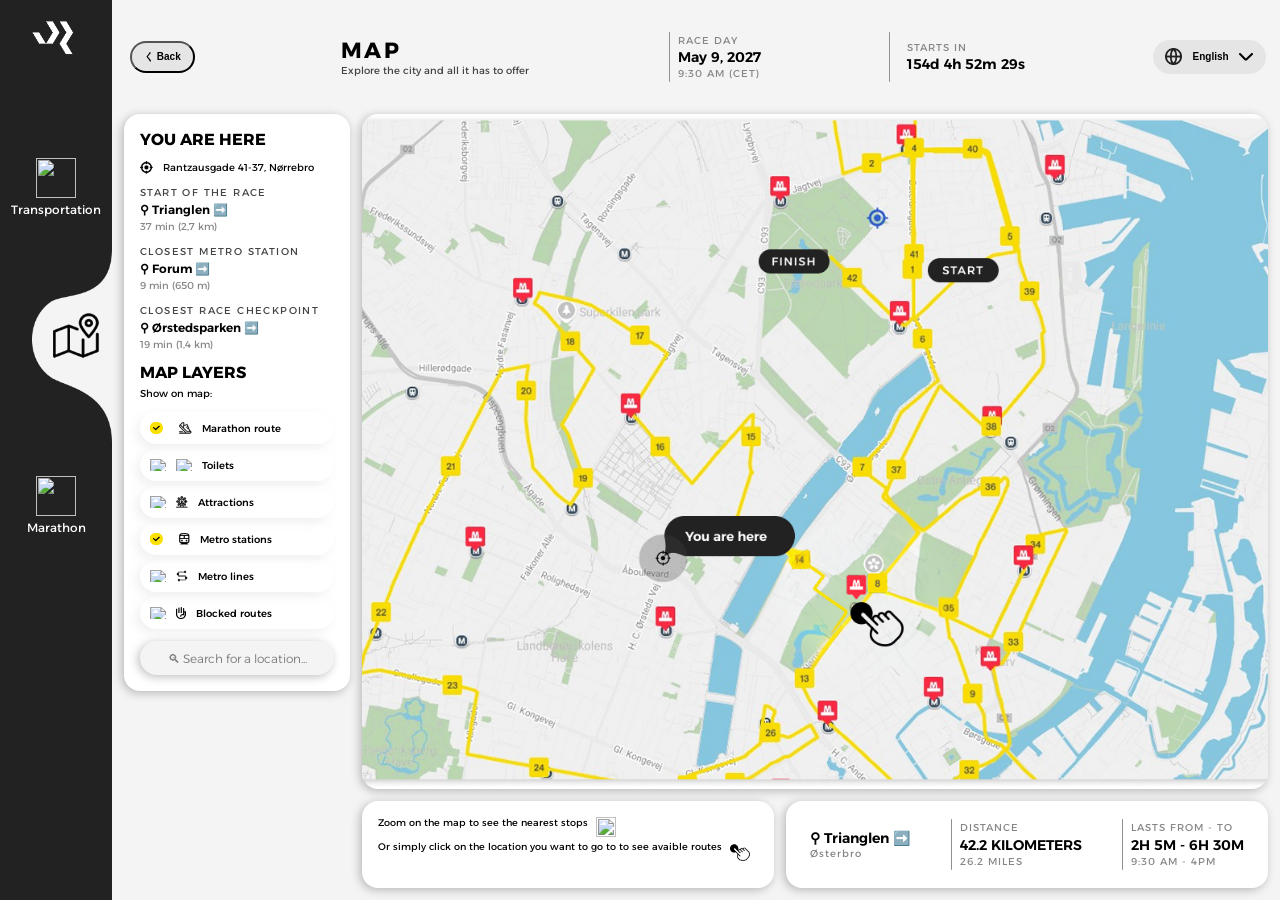
==== map.html @ e5ae181c "Add files via upload" ====
<!DOCTYPE html>
<html lang="en">

<head>
    <meta charset="UTF-8">
    <meta name="viewport" content="width=device-width, initial-scale=1.0">
    <title>Transportation</title>
    <link rel="stylesheet" href="mapstyle.css">
</head>

<body class="body">
    <main class="bigframe">
        <section class="topcontainer">
            <div class="backcontainer">
                <button class="backbutton" onclick="history.back()">く Back</button>
            </div>
            <div class="titlecontainer">
                <div class="titlecontent">
                    <div class="text1">MAP</div>
                    <div class="text2">Explore the city and all it has to offer</div>
                </div>
            </div>
            <div class="racecontainer">
                <img class="line" src="images/line.svg">
                <div class="racecontent">
                    <div class="text3">RACE DAY</div>
                    <div class="text4">May 9, 2027</div>
                    <div class="text5">9:30 AM (CET)</div>
                </div>
            </div>
            <div class="startcontainer">
                <img class="line" src="images/line.svg">
                <div class="startcontents">
                    <div class="text3">STARTS IN</div>
                    <div id="demo" class="text4"></div>
                </div>
            </div>
            <div class="buttoncontainer">
                <div class="dropdown">
                    <button type="button" class="buttoncontents collapsible" id="languageButton">
                        <img class="icon" src="images/languageicon.png">
                        <div class="selected-language">English</div>
                        <img class="arrow" src="images/arrow.svg">
                    </button>
                    <div class="content" id="languageMenu">
                        <button class="language-option">🇩🇰 Danish</button>
                        <button class="language-option">🇩🇪 German</button>
                        <button class="language-option">🇪🇸 Spanish</button>
                        <button class="language-option">🇵🇱 Polish</button>
                        <button class="language-option">🇸🇰 Slovak</button>
                    </div>
                </div>
            </div>
        </section>
        <section class="sidecontainer">
            <a href="main.html" class="logocontainer"><img class="logo" src="images/smalllogo.png"></a>
            <a href="transportation.html" class="mapcontainer">
                <img class="sideicon" src="images/whitetransporticon.png">
                <div style="font-size: 0.75rem;">Transportation</div>
            </a>
            <div class="transcontainer">
                <img class="transicon" src="images/mapicon2.png">
            </div>
            <a href="marathon.html" class="mapcontainer">
                <img class="sideicon" src="images/whitemarathon.svg">
                <div style="font-size: 0.75rem">Marathon</div>
            </a>
        </section>
        <section>
            <div class="youareherecontainer">
                <div class="text9">YOU ARE HERE</div>
                <div class="locationframe">
                    <img class="locationicon" src="images/location.png">
                    <div class="text8" style="color:black">Rantzausgade 41-37, Nørrebro</div>
                </div>
                <div class="infoframes">
                    <div class="text6">START OF THE RACE</div>
                    <div class="text7">⚲ Trianglen ➡️</div>
                    <div class="text8">37 min (2,7 km)</div>
                </div>
                <div class="infoframes">
                    <div class="text6">CLOSEST METRO STATION</div>
                    <div class="text7">⚲ Forum ➡️</div>
                    <div class="text8">9 min (650 m)</div>
                </div>
                <div class="infoframes">
                    <div class="text6">CLOSEST RACE CHECKPOINT</div>
                    <div class="text7">⚲ Ørstedsparken ➡️</div>
                    <div class="text8">19 min (1,4 km)</div>
                </div>
                <div class="layerscontainer">
                    <div class="maplayers">
                        <div class="text9">MAP LAYERS</div>
                        <div class="text8" style="color:black">Show on map:</div>
                    </div>
                    <div class="chooseframe">
                        <div class="maplayersframes">
                            <img class="img" src="images/tick.svg">
                            <img class="img" src="images/marathonroute.svg">
                            <div class="text10">Marathon route</div>
                        </div>
                        <div class="maplayersframes">
                            <img class="img" src="images/untick.svg">
                            <img class="img" src="images/toilets.svg">
                            <div class="text10">Toilets</div>
                        </div>
                        <div class="maplayersframes">
                            <img class="img" src="images/untick.svg">
                            <img class="img" src="images/attractions.svg">
                            <div class="text10">Attractions</div>
                        </div>
                        <div class="maplayersframes">
                            <img class="img" src="images/tick.svg">
                            <img class="img" src="images/metrostations.svg">
                            <div class="text10">Metro stations</div>
                        </div>
                        <div class="maplayersframes">
                            <img class="img" src="images/untick.svg">
                            <img class="img" src="images/metrolines.png">
                            <div class="text10">Metro lines</div>
                        </div>
                        <div class="maplayersframes">
                            <img class="img" src="images/untick.svg">
                            <img class="img" src="images/blockedroutes.svg">
                            <div class="text10">Blocked routes</div>
                        </div>
                    </div>
                    <div class="searchframe">
                        <div class="text11">🔍︎ Search for a location...</div>
                    </div>
                </div>
            </div>
        </section>
        <section class="map">
            <img id="mapImage" src="images/bigmap.png">
            <div class="mappopup" id="mapPopup">
                <div class="popup-title">Nørreport Metro Station</div>
                <div class="popup-info"> 22 min (1.6 km) </div>
                <button class="popupbutton" id="takeMeThereBtn"> Take me there </button>
            </div>
            <div class="navigationpopup" id="navigationPopup">
                <div class="text9">ACTIVE NAVIGATION</div>
                <div class="navsection">
                    <div class="text7">FROM:</div>
                    <div class="text55">Rantzausgade 41-37, Nørrebro</div>
                </div>
                <div class="navsection">
                    <div class="text7">TO:</div>
                    <div class="text55"> Nørreport Metro Station</div>
                </div>
                <div class="navsection">
                    <div class="text55">🕒 22 min (1.6 km)</div>
                </div>
                <div class="navsection">
                    <div class="text4">SCHEDULES</div>
                </div>
                <div class="iconcontainer3">
                    <button class="iconinside">
                        <div class="iconrow">
                            <img class="icon2" src="images/bus.png">
                            <img class="arrowicon2" src="images/arrowforward.png">
                        </div>
                        <div class="textunder">BUS</div>
                    </button>
                    <button class="iconinside">
                        <div class="iconrow">
                            <img class="icon2" src="images/metro.png">
                            <img class="arrowicon2" src="images/arrowforward.png">
                        </div>
                        <div class="textunder">METRO</div>
                    </button>
                    <button class="iconinside">
                        <div class="iconrow">
                            <img class="icon2" src="images/train.png">
                            <img class="arrowicon2" src="images/arrowforward.png">
                        </div>
                        <div class="textunder">TRAIN</div>
                    </button>
                </div>
            </div>
        </section>
        <section class="infocontainer">
            <div class="zoominfo">
                <div class="text12">Zoom on the map to see the nearest stops</div>
                <img class="infoicons" src="images/zoomin.png">
            </div>
            <div class="clickinfo">
                <div class="text12">Or simply click on the location you want to go to to see avaible routes</div>
                <img class="infoicons" src="images/blacktouchicon.png">
            </div>
        </section>
        <section class="infocontainer2">
            <div class="startcontainer">
                <div class="startcontent">
                    <div class="text4">⚲ Trianglen ➡️</div>
                    <div class="text5">Østerbro</div>
                </div>
            </div>
            <div class="racecontainer">
                <img class="line" src="images/line.svg">
                <div class="racecontent">
                    <div class="text3">DISTANCE</div>
                    <div class="text4">42.2 KILOMETERS</div>
                    <div class="text5">26.2 MILES</div>
                </div>
            </div>
            <div class="racecontainer">
                <img class="line" src="images/line.svg">
                <div class="racecontent">
                    <div class="text3">LASTS FROM - TO</div>
                    <div class="text4">2H 5M - 6H 30M</div>
                    <div class="text5">9:30 AM - 4PM</div>
                </div>
            </div>
        </section>
    </main>
    <script src="language.js"></script>
</body>

</html>
---- mapstyle.css ----
@import url('https://fonts.googleapis.com/css2?family=Alexandria:wght@100..900&display=swap');

.alexandria {
    font-family: "Alexandria", sans-serif;
    font-optical-sizing: auto;
    font-weight: 400;
    font-style: normal;
}

:root {
    /* MAIN COLORS  */
    --fadeblack: #222222;
    --yellow: #FAE100;
    --buttongray: #E5E5E5;
    --textgray: #868686;
    font-family: "Alexandria";
    background: #F4F4F4;

    /*  CALCULATED TYPOGRAPHY  */
   --fs-xs: 0.625rem;
  --fs-sm: 0.75rem;
  --fs-md: 0.875rem;
  --fs-lg: 1rem;
  --fs-xl: 1.125rem;
  --fs-xxl: 1.375rem;
  --fs-xxxl: 1.75rem;

    /*  CALCULATED SPACING  */
    --space-xs: 0.25rem;
    --space-sm: 0.5rem;
    --space-md: 0.75rem;
    --space-lg: 1rem;
    --space-xl: 1.5rem;

    /*  CALCULATED RADIUS  */
    --radius-sm: 0.75rem;
    --radius-md: 1rem;
    --radius-lg: 1.5rem;
    --radius-xl: 2rem;
}

/*  ALL THE TEXT  */
.text1 {
    font-size: var(--fs-xxl);
    font-weight: 700;
    letter-spacing: 0.15rem;
}

.text2 {
    color: #444;
    font-size: var(--fs-xs);
}

.text3 {
    color: #868686;
    font-size: var(--fs-xs);
    letter-spacing: 0.0625rem;
}

.text4 {
    font-size: var(--fs-md);
    font-weight: 600;
}

.text5 {
    color: #868686;
    font-size: var(--fs-xs);
    letter-spacing: 0.0625rem;
}

.text6 {
    color: #444;
    font-size: var(--fs-xs);
    font-weight: 400;
    letter-spacing: 0.0875rem;
}

.text7 {
    font-size: var(--fs-sm);
    font-weight: 600;
}

.text8 {
    color: #868686;
    font-weight: 400;
    font-size: var(--fs-xs)
}

.text9 {
    font-size: var(--fs-lg);
    font-weight: 700;
}

.text10 {
    font-size: var(--fs-xs);
    font-weight: 500;
}

.text11 {
    color: rgba(34, 34, 34, 0.58);
    font-size: var(--fs-sm);
    font-weight: 300;
}

.text55 {
    font-size: var(--fs-xs);
}


html,
body {
    margin: 0;
    overflow: hidden;
}

.bigframe {
    display: grid;
    width: 100%;
    height: 100vh;
    gap: var(--space-md);
    grid-template-columns: 7rem 1.1fr 2fr 2.4fr;
    grid-template-rows: auto 75% 11%;
}

.youareherecontainer,
.map,
.infocontainer,
.infocontainer2,
.navigationpopup,
.mappopup {
    border-radius: var(--radius-md);
    background: white;
    box-shadow: -2px 2px 10px rgba(0, 0, 0, .25);
}

/*top*/
.topcontainer {
    display: flex;
    align-items: center;
    gap: var(--space-lg);
    grid-row: 1 / 1;
    grid-column: 2 / 5;
    padding-top: var(--space-md);
    justify-content: space-between;
    margin-right: var(--fs-md);
}

.backcontainer {
    display: flex;
    width: 4.8rem;
    justify-content: center;
    align-items: center;
}

.backbutton {
    display: flex;
    justify-content: center;
    align-items: center;
    height: 2rem;
    padding: 0 var(--space-md);
    font-weight: 600;
    font-size: var(--fs-xs);
    border-radius: var(--radius-xl);
    background: var(--buttongray);
    cursor: pointer;
}

/* transportation text */
.titlecontainer {
    display: flex;
    padding: 0 var(--space-md);
}

.titlecontent {
    display: flex;
    flex-direction: column;
}


/*race day */
.racecontainer {
    display: flex;
    align-items: center;
    gap: 0.5rem;
}

.line {
    height: 3.16667rem;
}

.racecontent {
    display: flex;
    flex-direction: column;
    align-items: flex-start;
    gap: 0.08333rem;
}

.startcontainer {
    display: flex;
    align-items: center;
    gap: 1.04167rem;
}

.startcontents {
    display: flex;
    flex-direction: column;
    justify-content: center;
    align-items: flex-start;
    gap: 0.08333rem;
}

.buttoncontainer {
    display: flex;
    justify-content: center;
    align-items: center;
}

.buttoncontents {
    display: flex;
    padding: 0.5rem 0.79167rem 0.54167rem 0.79167rem;
    justify-content: center;
    align-items: center;
    align-self: stretch;
    gap: 0.66667rem;
    border-radius: 2.5rem;
    background: #E5E5E5;
    font-size: var(--fs-xs);
    font-weight: 600;
    border: none;
    cursor: pointer;
}

.dropdown {
    position: relative;
    display: inline-block;
}

.collabsible {
    background-color: white;
    border-radius: var(--radius-md);
}

.content {
    display: none;
    position: absolute;
    top: calc(100% + 0.5rem);
    left: 0;
    min-width: 100%;
    padding: var(--space-sm);
    background: white;
    border-radius: var(--radius-md);
    box-shadow: 0 4px 12px rgba(0, 0, 0, .15);
    z-index: 100;
}

.content.active {
    display: flex;
    flex-direction: column;
}

.language-option {
    display: flex;
    align-items: center;
    width: 100%;
    padding: var(--space-sm);
    border: none;
    background: transparent;
    text-align: left;
    border-radius: var(--radius-sm);
    cursor: pointer;
    font-size: var(--fs-xs);
    font-weight: 600;
}

.language-option:hover {
    background: #f2f2f2;
}

.icon {
    width: 1.04167rem;
    height: 1.04167rem;
    aspect-ratio: 1/1;
}

/*  SIDEBAR  */
.sidecontainer {
    display: flex;
    flex-direction: column;
    align-items: center;
    gap: 6rem;
    padding: var(--fs-xs);
    grid-column: 1;
    grid-row: 1 / 4;
    background-color: var(--fadeblack);
}

.transcontainer {
    display: flex;
    height: 4.16667rem;
    margin-left: 2rem;
    flex-direction: column;
    justify-content: center;
    align-items: flex-end;
}

.transicon {
    width: 5rem;
}

.sideicon {
    width: 2.5rem;
    height: 2.5rem;
}

.mapcontainer {
    display: flex;
    flex-direction: column;
    align-items: center;
    gap: var(--space-xs);
    font-size: var(--fs-xxs);
    color: #FFF;
    font-weight: 400;
    cursor: pointer;
}

.logocontainer {
    display: flex;
    height: 3.25rem;
    align-items: center;
}

.logo {
    width: 3rem;
    height: auto;
}

.sidecontainer a {
    text-decoration: none;
}

/*  YOU ARE HERE SECTION */
.youareherecontainer {
    display: flex;
    flex-direction: column;
    gap: var(--space-md);
    padding: var(--space-lg);
    grid-column: 2;
    grid-row: 2 / 2;
}

.locationframe {
    display: flex;
    align-items: center;
    gap: 0.625rem;
    color: #444;
    font-weight: 400;
    font-size: var(--fs-xs);
}

.locationicon {
    width: 0.8rem;
}

.infoframes {
    display: flex;
    flex-direction: column;
    align-items: flex-start;
    gap: 0.1875rem;
    align-self: stretch;
}


.layerscontainer {
    display: flex;
    flex-direction: column;
    align-items: flex-start;
    justify-content: left;
    gap: 0.75rem;
}

.maplayers {
    display: flex;
    flex-direction: column;
    justify-content: left;
    gap: 0.3125rem;
}

.maplayersframes {
    display: flex;
    padding: 0.6rem;
    justify-content: left;
    align-items: center;
    gap: 0.625rem;
    align-self: stretch;
    border-radius: 1.25rem;
    box-shadow: -4px 4px 10px 0 rgba(201, 201, 201, 0.25);
}

.chooseframe {
    display: flex;
    flex-direction: column;
    align-items: flex-start;
    gap: 0.3rem;
    align-self: stretch;
}

.searchframe {
    display: flex;
    padding: 0.6rem;
    flex-direction: column;
    align-items: flex-start;
    gap: var(--space-md);
    align-self: stretch;
    border-radius: 3.125rem;
    background: #F4F4F4;
    box-shadow: -2px 2px 10px 0 rgba(0, 0, 0, 0.25);
    align-items: center;
}

.img {
    height: 0.8rem;
}

/* MAP CONTAINER */
.map {
    display: flex;
    flex-direction: column;
    grid-column: 3 / 5;
    grid-row: 2 / 2;
    overflow: hidden;
    position: relative;
    margin: 0 var(--space-md) 0 0;
}

.map img {
    width: 100%;
    height: 100%;
    object-fit: cover;
    display: block;
}

.mappopup {
    position: absolute;
    left: 87%;
    top: 74%;
    transform: translate(-50%, -50%);
    padding: var(--space-md);
    min-width: 10rem;
    z-index: 10;
    font-size: var(--fs-sm);
    display: none;
}

.mappopup.active {
    display: block;
}

.popup-title {
    font-weight: 700;
}

.popup-info {
    color: var(--textgray);
    font-size: var(--fs-xs);
}

.popupbutton {
    width: 100%;
    padding: 0.5rem;
    margin-top: 0.5rem;
    border-radius: var(--fs-lg);
    background: var(--buttongray);
    cursor: pointer;
    font-size: var(--fs-sm);
    font-weight: 700;
}

.popupbutton:hover {
    background: #d8d8d8;
}

.navigationpopup {
    display: flex;
    flex-direction: column;
    align-items: flex-start;
    position: absolute;
    top: 1rem;
    right: 1rem;
    width: auto;
    padding: var(--fs-md);
    display: none;
    z-index: 20;
    gap: var(--space-xs);
}

.navigationpopup.active {
    display: flex;
}

.navsection {
    display: flex;
    align-items: center;
    gap: var(--space-sm);
    align-self: stretch;
}

.iconcontainer3 {
    display: flex;
    justify-content: space-evenly;
    align-items: flex-start;
    gap: var(--space-md);
    margin-top: var(--space-md);
}

.iconinside {
    display: flex;
    flex-direction: column;
    align-items: left;
    gap: var(--space-xs);
    background-color: #F4F4F4;
    padding: var(--space-sm);
    border-radius: var(--radius-md);
}

.iconrow {
    display: flex;
    align-items: center;
    gap: var(--space-xs);
}

.icon2 {
    width: 2rem !important;
    padding-right: 0.5rem;
}

.arrowicon2 {
    width: 1rem !important;
}

.textunder {
    text-align: left;
    padding-left: 0.2rem;
    padding-top: 0.1rem;
    font-size: var(--fs-xs);
    font-weight: 700;
}


/* BOTTOM */
.infocontainer {
    display: flex;
    flex-direction: column;
    grid-column: 3 / 4;
    grid-row: 3;
    gap: var(--space-xs);
    padding: var(--space-lg);
    margin: 0  0 var(--space-md) 0;
}

.zoominfo {
    display: flex;
    font-size: 0.6rem;
    font-weight: 400;
    gap: 0.5rem;
}

.clickinfo {
    display: flex;
    gap: 0.5rem;
    font-size: 0.6rem;
    font-weight: 400;
}

.infoicons {
    width: 1.25rem;
    height: 1.25rem;
    aspect-ratio: 1/1;
}

.infocontainer2 {
    display: flex;
    flex-direction: row;
    grid-column: 4 / 4;
    grid-row: 3;
    padding: var(--space-xl);
    justify-content: space-between;
    margin: 0  var(--space-md) var(--space-md) 0;
}
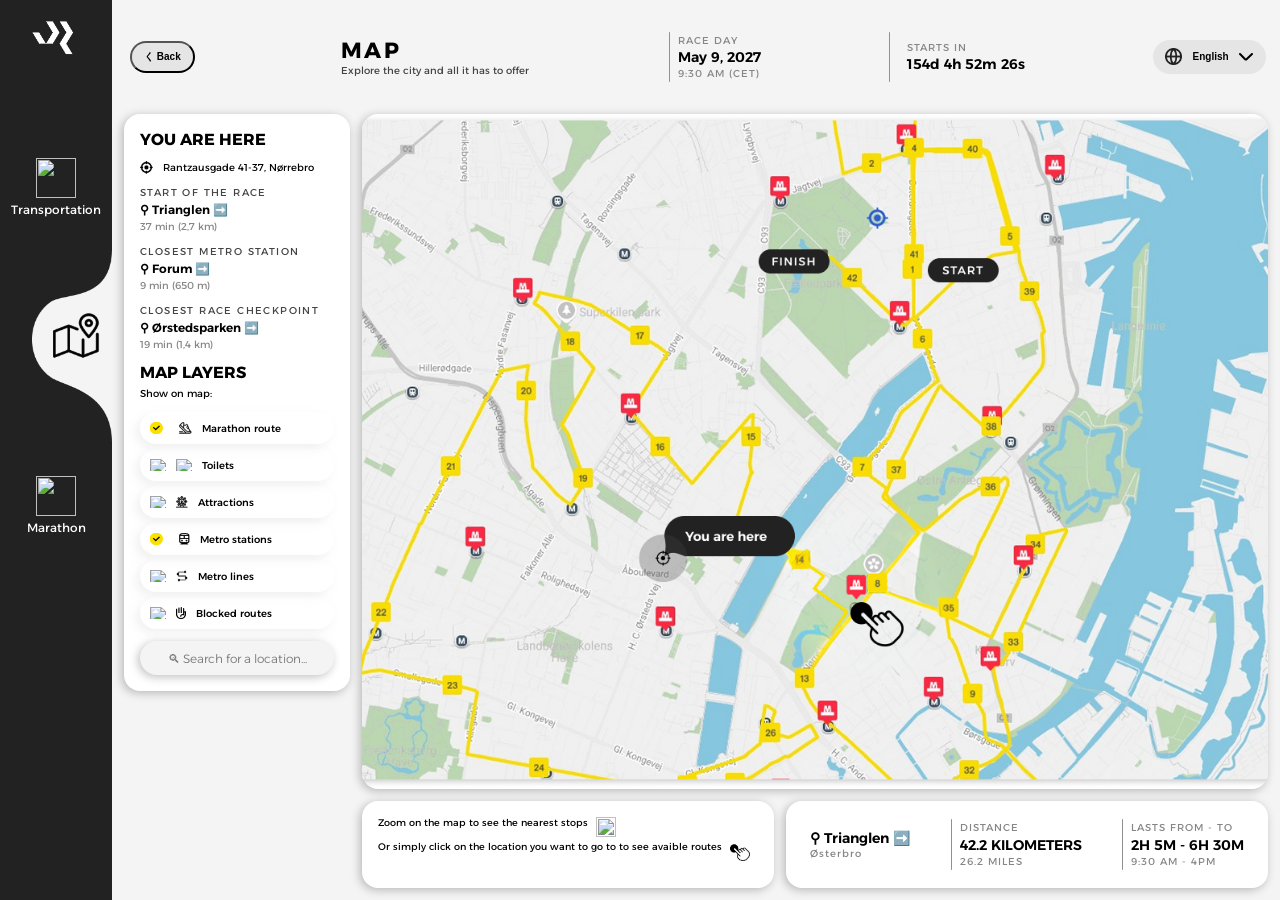
==== commit 629511cc: "Add files via upload" ====
--- a/map.html
+++ b/map.html
@@ -53,7 +53,7 @@
             </div>
         </section>
         <section class="sidecontainer">
-            <a href="main.html" class="logocontainer"><img class="logo" src="images/smalllogo.png"></a>
+            <a href="index.html" class="logocontainer"><img class="logo" src="images/smalllogo.png"></a>
             <a href="transportation.html" class="mapcontainer">
                 <img class="sideicon" src="images/whitetransporticon.png">
                 <div style="font-size: 0.75rem;">Transportation</div>
